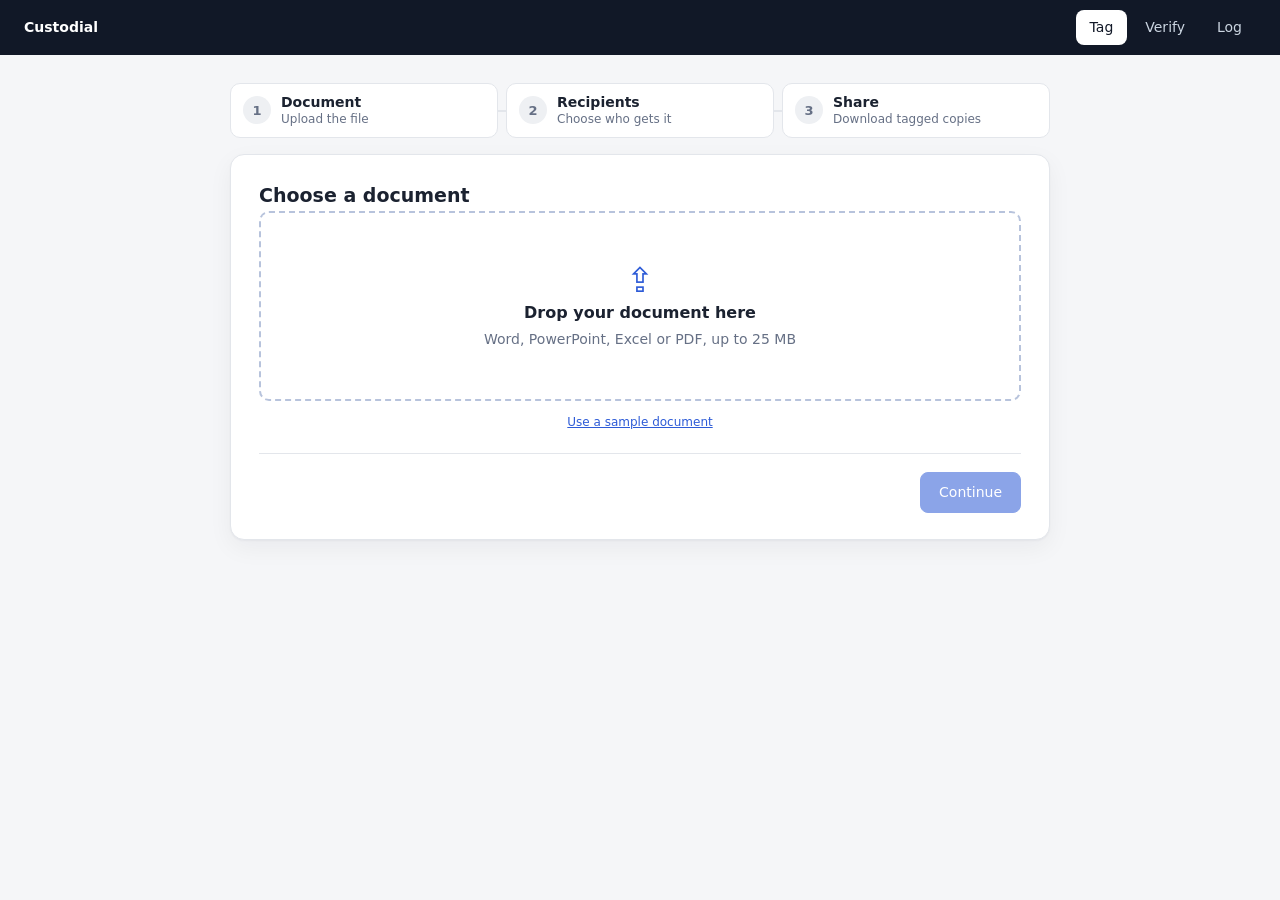
==== custodial/web/index.html @ 5d5e7c09 "save" ====
<!doctype html>
<html lang="en">
<head>
  <meta charset="utf-8">
  <meta name="viewport" content="width=device-width, initial-scale=1">
  <title>Custodial</title>
  <link rel="icon" href="data:image/svg+xml,%3Csvg xmlns=%27http://www.w3.org/2000/svg%27 viewBox=%270 0 16 16%27%3E%3Cpath d=%27M8 1l7 7-7 7-7-7z%27 fill=%27%232d5bd7%27/%3E%3C/svg%3E">
  <link rel="stylesheet" href="style.css">
</head>
<body>
<header class="topbar">
  <span class="brand">
    <span>
      <strong>Custodial</strong>
    </span>
  </span>
  <nav class="tabs" role="tablist">
    <a href="#tag" role="tab" data-tab="tag">Tag</a>
    <a href="#verify" role="tab" data-tab="verify">Verify</a>
    <a href="#log" role="tab" data-tab="log">Log</a>
  </nav>
</header>

<main>
  <!-- ================================ TAG ================================ -->
  <section id="tag" class="module" hidden>
    <div class="wizard">

      <ol class="stepper" id="tag-stepper">
        <li><button type="button" data-step="1"><span class="dot">1</span><span class="label"><b>Document</b><small>Upload the file</small></span></button></li>
        <li><button type="button" data-step="2"><span class="dot">2</span><span class="label"><b>Recipients</b><small>Choose who gets it</small></span></button></li>
        <li><button type="button" data-step="3"><span class="dot">3</span><span class="label"><b>Share</b><small>Download tagged copies</small></span></button></li>
      </ol>

      <div class="wizard-card">
        <!-- Step 1 -->
        <div class="wstep" id="tag-step-1">
          <h2>Choose a document</h2>
          <div id="tag-upload">
            <label id="tag-drop" class="dropzone" tabindex="0">
              <input id="tag-file" type="file" accept=".pdf,.docx,.pptx,.xlsx,.txt">
              <span class="drop-icon" aria-hidden="true">⇪</span>
              <b id="tag-drop-title">Drop your document here</b>
              <span class="muted" id="tag-drop-hint">Word, PowerPoint, Excel or PDF, up to 25 MB</span>
            </label>
            <p class="center small"><button type="button" class="linklike" id="tag-sample">Use a sample document</button></p>
          </div>

          <div id="tag-doc" hidden>
            <div class="doc-card">
              <div class="doc-icon" id="tag-doc-icon" aria-hidden="true">PDF</div>
              <div class="doc-body">
                <b id="tag-doc-title"></b>
                <span class="muted small" id="tag-doc-meta"></span>
              </div>
              <div class="doc-actions">
                <a class="button link" id="tag-preview" href="/api/master.pdf" target="_blank" rel="noopener">Preview</a>
                <button type="button" class="secondary" id="tag-replace">Replace</button>
              </div>
            </div>
            <ul id="tag-doc-notes" class="notes" hidden></ul>
          </div>

          <div class="wizard-foot">
            <span></span>
            <button type="button" id="tag-next-1" disabled>Continue</button>
          </div>
        </div>

        <!-- Step 2 -->
        <div class="wstep" id="tag-step-2" hidden>
          <h2>Recipients</h2>

          <div class="recip-toolbar">
            <label><input type="checkbox" id="tag-all"> Select all</label>
            <span id="tag-count" class="muted small"></span>
          </div>
          <div id="tag-recipients" class="recip-list"></div>

          <form id="tag-add" class="recip-add">
            <input name="name" placeholder="Name" required>
            <input name="role" placeholder="Role">
            <select name="unit" aria-label="Unit"></select>
            <button type="submit" class="secondary">Add</button>
          </form>

          <details class="settings">
            <summary>Protection layers <span id="tag-layer-summary" class="muted small"></span></summary>
            <div id="doc-layers" class="checks col"></div>
          </details>

          <div class="wizard-foot">
            <button type="button" class="secondary" id="tag-back-2">Back</button>
            <button type="button" id="tag-create" disabled>Create tagged copies</button>
          </div>
        </div>

        <!-- Step 3 -->
        <div class="wstep" id="tag-step-3" hidden>
          <div class="success-head">
            <span class="success-mark" aria-hidden="true">✓</span>
            <div>
              <h2 id="tag-ready-title">Copies ready</h2>
              <p class="muted">Send each file only to its named recipient.</p>
            </div>
          </div>
          <div id="tag-copies" class="copy-list"></div>
          <div class="wizard-foot">
            <button type="button" class="secondary" id="tag-back-3">Back</button>
            <a id="tag-zip" class="button" href="#">Download all (.zip)</a>
          </div>
          <p class="center small muted"><button type="button" class="linklike" id="tag-restart">Share another document</button></p>
        </div>
      </div>
    </div>
  </section>

  <!-- =============================== VERIFY =============================== -->
  <section id="verify" class="module" hidden>
    <div class="intro">
      <h1>Verify a file</h1>
      <p>Check a recovered file against the issuance log.</p>
    </div>

    <div id="verify-context" class="context"></div>

    <label id="dropzone" class="dropzone" tabindex="0">
      <input id="verify-input" type="file" multiple accept=".pdf,.docx,.pptx,.xlsx,.png,.jpg,.jpeg,.txt">
      <span class="drop-icon" aria-hidden="true">⇩</span>
      <b>Drop files here</b>
      <span class="muted" id="verify-hint">PDF, PNG or JPEG, up to 25 MB</span>
    </label>

    <div id="verify-results" class="verify-results"></div>
  </section>

  <!-- ================================= LOG ================================= -->
  <section id="log" class="module" hidden>
    <div class="panel">
      <header>
        <h2>Issuance log</h2>
        <span class="grow"></span>
        <label class="viewer">Viewing as <select id="log-viewer"></select></label>
      </header>
      <div class="body">
        <p id="log-scope" class="muted small"></p>
        <div id="log-table"></div>
      </div>
    </div>
  </section>
</main>

<div id="toast" class="toast" hidden></div>
<script type="module" src="app.js"></script>
</body>
</html>
---- custodial/web/style.css ----
:root {
  --bg: #f5f6f8;
  --panel: #ffffff;
  --ink: #1b2230;
  --muted: #667085;
  --line: #e3e6eb;
  --accent: #2d5bd7;
  --accent-ink: #ffffff;
  --ok: #117a4a;
  --ok-bg: #e3f5ec;
  --warn: #9a5b00;
  --warn-bg: #fff3dc;
  --bad: #b42318;
  --bad-bg: #fde8e6;
  --off: #667085;
  --off-bg: #eef0f3;
  --radius: 10px;
  --mono: ui-monospace, "SF Mono", Menlo, Consolas, monospace;
}

* { box-sizing: border-box; }
body {
  margin: 0;
  font: 14px/1.5 system-ui, -apple-system, "Segoe UI", Roboto, sans-serif;
  color: var(--ink);
  background: var(--bg);
}
code, .mono { font-family: var(--mono); font-size: 12.5px; }
h1 { font-size: 22px; margin: 0 0 6px; }
h2 { font-size: 16px; margin: 0; }
h3 { font-size: 13px; text-transform: uppercase; letter-spacing: .04em; color: var(--muted); margin: 18px 0 8px; }
h4 { margin: 0 0 8px; font-size: 13px; }
a { color: var(--accent); }
.muted { color: var(--muted); }
.small { font-size: 12px; }

.topbar {
  position: sticky; top: 0; z-index: 5;
  display: flex; align-items: center; justify-content: space-between; flex-wrap: wrap; gap: 12px;
  padding: 10px 24px; background: #111827; color: #fff;
}
.brand { display: flex; gap: 10px; align-items: center; }
.brand small { display: block; color: #9aa4b2; font-size: 12px; }
.logo { font-size: 26px; color: #7ea2ff; }
.tabs { display: flex; gap: 4px; }
.tabs a {
  color: #cbd5e1; text-decoration: none; padding: 7px 14px; border-radius: 8px; font-weight: 500;
}
.tabs a:hover { background: #1f2937; }
.tabs a.active { background: #fff; color: #111827; }

main { max-width: 1240px; margin: 0 auto; padding: 20px 24px 60px; }
.intro { margin: 6px 0 18px; }
.intro p { margin: 0; color: var(--muted); max-width: 900px; }

.step {
  background: var(--panel); border: 1px solid var(--line); border-radius: var(--radius);
  padding: 18px 20px; margin-bottom: 16px;
}
.step > header { display: flex; align-items: center; gap: 10px; margin-bottom: 12px; }
.num {
  display: inline-grid; place-items: center; width: 26px; height: 26px; border-radius: 50%;
  background: var(--accent); color: var(--accent-ink); font-weight: 600; font-size: 13px;
}

.row { display: flex; align-items: center; }
.wrap { flex-wrap: wrap; }
.gap { gap: 10px 14px; }
.split { display: grid; grid-template-columns: minmax(0, 1fr) 320px; gap: 20px; }
.aside { border-left: 1px solid var(--line); padding-left: 20px; }
@media (max-width: 900px) {
  .split { grid-template-columns: 1fr; }
  .aside { border-left: 0; padding-left: 0; }
}

label { display: inline-flex; align-items: center; gap: 6px; }
input[type=text], input:not([type]), input[type=number], select {
  font: inherit; padding: 6px 9px; border: 1px solid var(--line); border-radius: 7px; background: #fff; min-width: 0;
}
input[type=number] { width: 90px; }
button, .button {
  font: inherit; font-weight: 500; cursor: pointer; border-radius: 8px; padding: 7px 14px;
  border: 1px solid var(--accent); background: var(--accent); color: var(--accent-ink); text-decoration: none;
}
button:hover { filter: brightness(1.08); }
button.secondary, .button.link { background: #fff; color: var(--accent); }
button:disabled { opacity: .55; cursor: progress; }
.file { cursor: pointer; }
.file input { display: none; }
.file span { border: 1px dashed var(--accent); color: var(--accent); padding: 6px 12px; border-radius: 8px; }

fieldset.checks { border: 1px solid var(--line); border-radius: 8px; padding: 4px 12px 8px; display: flex; gap: 14px; flex-wrap: wrap; }
fieldset.checks legend { font-size: 12px; color: var(--muted); padding: 0 4px; }
.checks.col { display: flex; flex-direction: column; align-items: flex-start; gap: 6px; }
.checks.col label { display: block; }
.checks.col input { margin: 0 6px 0 0; vertical-align: -2px; }
.checks.col small { display: block; margin: 1px 0 0 22px; }
.warn-inline { font-size: 11px; background: var(--warn-bg); color: var(--warn); padding: 0 6px; border-radius: 10px; white-space: nowrap; }

.table-wrap { overflow-x: auto; border: 1px solid var(--line); border-radius: 8px; }
table { border-collapse: collapse; width: 100%; font-size: 13px; }
th, td { padding: 6px 10px; border-bottom: 1px solid var(--line); text-align: left; white-space: nowrap; vertical-align: top; }
th { background: #f8f9fb; font-weight: 600; color: #475467; position: sticky; top: 0; }
tr:last-child td { border-bottom: 0; }
td.num-cell { text-align: right; font-variant-numeric: tabular-nums; }
td.wrap-cell { white-space: normal; min-width: 220px; }
.empty { padding: 14px; color: var(--muted); }
th.hl, td.hl { background: #fffbe6; }

.spec { margin: 0; padding: 0; list-style: none; }
.spec li { padding: 5px 0; border-bottom: 1px dashed var(--line); display: flex; justify-content: space-between; gap: 8px; }
.spec li span { color: var(--muted); font-size: 12px; text-align: right; }

.badge { display: inline-block; font-size: 11px; padding: 1px 7px; border-radius: 10px; background: var(--off-bg); color: #344054; margin-right: 3px; }
.badge.on { background: #e5ecff; color: var(--accent); }

.attack-grid { display: grid; grid-template-columns: repeat(auto-fit, minmax(240px, 1fr)); gap: 12px; margin: 12px 0; }
.attack-box { border: 1px solid var(--line); border-radius: 8px; padding: 12px; display: flex; flex-direction: column; gap: 8px; }
.attack-box label { justify-content: space-between; }
.range input { flex: 1; }
.range output { width: 44px; text-align: right; font-variant-numeric: tabular-nums; }

.report { display: flex; flex-direction: column; gap: 12px; }
.verdict {
  display: flex; gap: 16px; align-items: center; flex-wrap: wrap;
  border-radius: var(--radius); padding: 14px 16px; border: 1px solid var(--line);
}
.verdict.attributed { background: var(--ok-bg); border-color: #b7e3cb; }
.verdict.inconclusive { background: var(--warn-bg); border-color: #f3d9a6; }
.verdict.absent { background: var(--off-bg); }
.verdict.wrong { background: var(--bad-bg); border-color: #f6c1bb; }
.verdict .big { font-size: 18px; font-weight: 600; }
.verdict .truth { margin-left: auto; font-size: 13px; }

.cards { display: grid; grid-template-columns: repeat(auto-fit, minmax(260px, 1fr)); gap: 10px; }
.card { border: 1px solid var(--line); border-radius: 8px; padding: 12px; display: flex; flex-direction: column; gap: 6px; }
.card .top { display: flex; justify-content: space-between; align-items: center; gap: 8px; }
.card .stage { font-size: 11px; color: var(--muted); text-transform: uppercase; letter-spacing: .04em; }
.card .who { font-weight: 600; }
.card .detail { font-size: 12.5px; color: #475467; }
.card .survives { font-size: 11.5px; color: var(--muted); border-top: 1px dashed var(--line); padding-top: 6px; }
.card .conf { font-size: 12px; }
.rank { font-size: 12px; margin: 0; padding-left: 16px; color: #475467; }

.pill { display: inline-block; font-size: 11.5px; font-weight: 600; padding: 2px 9px; border-radius: 12px; white-space: nowrap; }
.pill.attributed { background: var(--ok-bg); color: var(--ok); }
.pill.inconclusive { background: var(--warn-bg); color: var(--warn); }
.pill.absent, .pill.na { background: var(--off-bg); color: var(--off); }
.pill.wrong { background: var(--bad-bg); color: var(--bad); }

.matrix td, .matrix th { text-align: center; }
.matrix td:first-child, .matrix th:first-child { text-align: left; white-space: normal; min-width: 240px; }
.matrix th { white-space: normal; }
.matrix .sym { font-size: 15px; font-weight: 700; }
.matrix .sym.attributed { color: var(--ok); }
.matrix .sym.wrong { color: var(--bad); }
.matrix .sym.inconclusive { color: var(--warn); }
.matrix .sym.absent, .matrix .sym.na { color: #98a2b3; }
.matrix td.verdict-col { border-left: 2px solid var(--line); }
.legend { display: flex; gap: 16px; flex-wrap: wrap; font-size: 12px; color: var(--muted); margin: 8px 0; }

.limits { background: #fff; border: 1px dashed #c9ced6; border-radius: var(--radius); padding: 6px 20px 10px; color: #475467; }
.limits ul { margin: 0; padding-left: 18px; }
.limits li { margin: 4px 0; }

.toast {
  position: fixed; bottom: 20px; left: 50%; transform: translateX(-50%);
  background: #111827; color: #fff; padding: 9px 16px; border-radius: 8px; box-shadow: 0 6px 20px rgba(0,0,0,.2); z-index: 20;
}
.toast.error { background: var(--bad); }
.spinner::after { content: " …"; animation: blink 1s infinite; }
@keyframes blink { 50% { opacity: .2; } }

a.brand { color: inherit; text-decoration: none; }

/* ---- Verify ---- */
.context { display: flex; gap: 6px; flex-wrap: wrap; align-items: center; margin-bottom: 12px; }
.dropzone {
  display: flex; flex-direction: column; align-items: center; justify-content: center; gap: 4px;
  min-height: 190px; padding: 24px; text-align: center; cursor: pointer;
  background: var(--panel); border: 2px dashed #b7c3dc; border-radius: var(--radius);
  transition: background .15s, border-color .15s;
}
.dropzone:hover, .dropzone:focus-visible { border-color: var(--accent); outline: none; }
.dropzone.over { background: #eef3ff; border-color: var(--accent); }
.dropzone input { display: none; }
.dropzone b { font-size: 16px; }
.drop-icon { font-size: 34px; color: var(--accent); line-height: 1; }

.verify-results { display: flex; flex-direction: column; gap: 12px; margin-top: 16px; }
.verify-card {
  background: var(--panel); border: 1px solid var(--line); border-left: 5px solid var(--off-bg);
  border-radius: var(--radius); padding: 14px 18px; display: flex; flex-direction: column; gap: 10px;
}
.verify-card.attributed { border-left-color: #3fae78; }
.verify-card.inconclusive { border-left-color: #e0a63a; }
.verify-card.absent { border-left-color: #b8c0cc; }
.verify-card.error { border-left-color: var(--bad); }
.vc-head { display: flex; justify-content: space-between; gap: 12px; flex-wrap: wrap; overflow-wrap: anywhere; }
.vc-status { display: flex; flex-direction: column; gap: 2px; }
.vc-status .big { font-size: 20px; font-weight: 650; }
.verify-card.attributed .big { color: var(--ok); }
.verify-card.inconclusive .big { color: var(--warn); }
.verify-card.error .big { color: var(--bad); }
.layer-chips { display: flex; gap: 8px; flex-wrap: wrap; }
.chip { font-size: 12.5px; border: 1px solid var(--line); border-radius: 14px; padding: 2px 10px 2px 3px; white-space: nowrap; }
.verify-card details summary { cursor: pointer; color: var(--accent); font-size: 13px; margin-bottom: 8px; }

/* ---- Landing ---- */
.landing { max-width: 900px; margin: 30px auto; }
.landing-grid { display: grid; grid-template-columns: repeat(auto-fit, minmax(280px, 1fr)); gap: 16px; margin-top: 18px; }
.landing-card {
  display: block; background: var(--panel); border: 1px solid var(--line); border-radius: var(--radius);
  padding: 20px; color: inherit; text-decoration: none;
}
.landing-card:hover { border-color: var(--accent); box-shadow: 0 0 0 3px #dbe4ff; }
.landing-card h2 { margin-bottom: 6px; }
.landing-card p { margin: 0; color: var(--muted); }
.landing-card .go { display: inline-block; margin-top: 12px; color: var(--accent); font-weight: 500; }

/* ---- Tag wizard ---- */
.wizard { max-width: 820px; margin: 8px auto 40px; scroll-margin-top: 80px; }
.wizard-head { text-align: center; margin: 10px 0 22px; }
.wizard-head h1 { font-size: 26px; }
.wizard-head p { margin: 0 auto; max-width: 560px; }

.stepper { list-style: none; display: flex; gap: 8px; padding: 0; margin: 0 0 16px; counter-reset: s; }
.stepper li { flex: 1; position: relative; }
.stepper li + li::before {
  content: ""; position: absolute; left: -8px; top: 50%; width: 8px; height: 2px; background: var(--line);
}
.stepper button {
  width: 100%; display: flex; align-items: center; gap: 10px; text-align: left;
  background: var(--panel); color: var(--ink); border: 1px solid var(--line); border-radius: var(--radius); padding: 10px 12px;
}
.stepper button:hover:not(:disabled) { filter: none; border-color: #b7c3dc; }
.stepper button:disabled { opacity: 1; cursor: default; }
.stepper .dot {
  flex: none; display: grid; place-items: center; width: 28px; height: 28px; border-radius: 50%;
  background: var(--off-bg); color: var(--muted); font-weight: 600; font-size: 13px;
}
.stepper .label { display: flex; flex-direction: column; line-height: 1.25; min-width: 0; }
.stepper small { color: var(--muted); font-size: 12px; }
.stepper li.active button { border-color: var(--accent); box-shadow: 0 0 0 3px #dbe4ff; }
.stepper li.active .dot { background: var(--accent); color: #fff; }
.stepper li.done .dot { background: var(--ok-bg); color: var(--ok); }
.stepper li.locked .label { opacity: .55; }
@media (max-width: 620px) {
  .stepper small { display: none; }
  .stepper button { flex-direction: column; text-align: center; gap: 4px; padding: 8px 4px; }
}

.wizard-card { background: var(--panel); border: 1px solid var(--line); border-radius: 14px; padding: 26px 28px; box-shadow: 0 1px 2px rgba(16,24,40,.04), 0 8px 24px rgba(16,24,40,.05); }
@media (max-width: 620px) { .wizard-card { padding: 18px 16px; } }
.wstep h2 { font-size: 19px; margin-bottom: 2px; }
.wstep > p.muted { margin: 0 0 18px; }
.wizard-foot { display: flex; justify-content: space-between; align-items: center; gap: 10px; flex-wrap: wrap; margin-top: 22px; padding-top: 18px; border-top: 1px solid var(--line); }
.wizard-foot button, .wizard-foot .button { padding: 9px 18px; }
.center { text-align: center; }
.linklike { background: none; border: 0; padding: 0; color: var(--accent); font: inherit; text-decoration: underline; cursor: pointer; }
.linklike:hover { filter: none; color: #1d44b8; }
.dropzone.busy { pointer-events: none; opacity: .75; }
.dropzone.busy .drop-icon { animation: blink 1s infinite; }

.doc-card { display: flex; align-items: center; gap: 14px; border: 1px solid var(--line); border-radius: var(--radius); padding: 14px 16px; flex-wrap: wrap; }
.doc-icon { flex: none; width: 44px; height: 54px; border-radius: 6px; background: #fde8e6; color: var(--bad); font-weight: 700; font-size: 12px; display: grid; place-items: center; border: 1px solid #f6c1bb; }
.doc-body { flex: 1; min-width: 200px; display: flex; flex-direction: column; gap: 2px; overflow-wrap: anywhere; }
.doc-actions { display: flex; gap: 8px; }
.notes { margin: 12px 0 0; padding: 10px 14px 10px 30px; background: #f5f7fb; border-radius: 8px; font-size: 12.5px; color: #475467; }
.notes li + li { margin-top: 4px; }

.recip-toolbar { display: flex; justify-content: space-between; align-items: center; margin-bottom: 8px; padding: 0 4px; }
.recip-list { display: grid; gap: 8px; }
.recip {
  display: flex; align-items: center; gap: 10px; padding: 9px 12px; cursor: pointer;
  border: 1px solid var(--line); border-radius: var(--radius); background: var(--panel);
}
.recip:hover { border-color: #b7c3dc; }
.recip.selected { border-color: var(--accent); background: #f5f8ff; }
.recip .who, .copy .who { flex: 1; display: flex; flex-direction: column; line-height: 1.3; min-width: 0; }
.recip .badge { white-space: nowrap; }
.avatar {
  flex: none; display: grid; place-items: center; width: 34px; height: 34px; border-radius: 50%;
  background: #e5ecff; color: var(--accent); font-weight: 600; font-size: 12.5px;
}
.recip-add { display: grid; grid-template-columns: 2fr 1.4fr 1.4fr auto; gap: 8px; margin-top: 10px; }
@media (max-width: 620px) { .recip-add { grid-template-columns: 1fr 1fr; } }
.settings { margin-top: 18px; border: 1px solid var(--line); border-radius: var(--radius); padding: 10px 14px; }
.settings summary { cursor: pointer; font-weight: 600; }
.settings .checks { margin-top: 10px; }

.success-head { display: flex; gap: 14px; align-items: flex-start; margin-bottom: 16px; }
.success-head p { margin: 2px 0 0; }
.success-mark { flex: none; display: grid; place-items: center; width: 40px; height: 40px; border-radius: 50%; background: var(--ok-bg); color: var(--ok); font-size: 20px; font-weight: 700; }
.copy-list { display: flex; flex-direction: column; border: 1px solid var(--line); border-radius: var(--radius); }
.copy { display: flex; align-items: center; gap: 12px; padding: 12px 14px; flex-wrap: wrap; }
.copy + .copy { border-top: 1px solid var(--line); }
.copy .copy-file { flex: 1.3; display: flex; flex-direction: column; min-width: 180px; overflow-wrap: anywhere; line-height: 1.3; }
.copy .fname { font-size: 13px; }
.button.secondary-btn { background: #fff; color: var(--accent); }
.button[hidden] { display: none; }
.doc-icon.csv { background: #e3f5ec; color: var(--ok); border-color: #b7e3cb; }
.recip .linklike { font-size: 12px; }

.grow { flex: 1; }
.viewer { font-size: 13px; color: var(--muted, #667); }
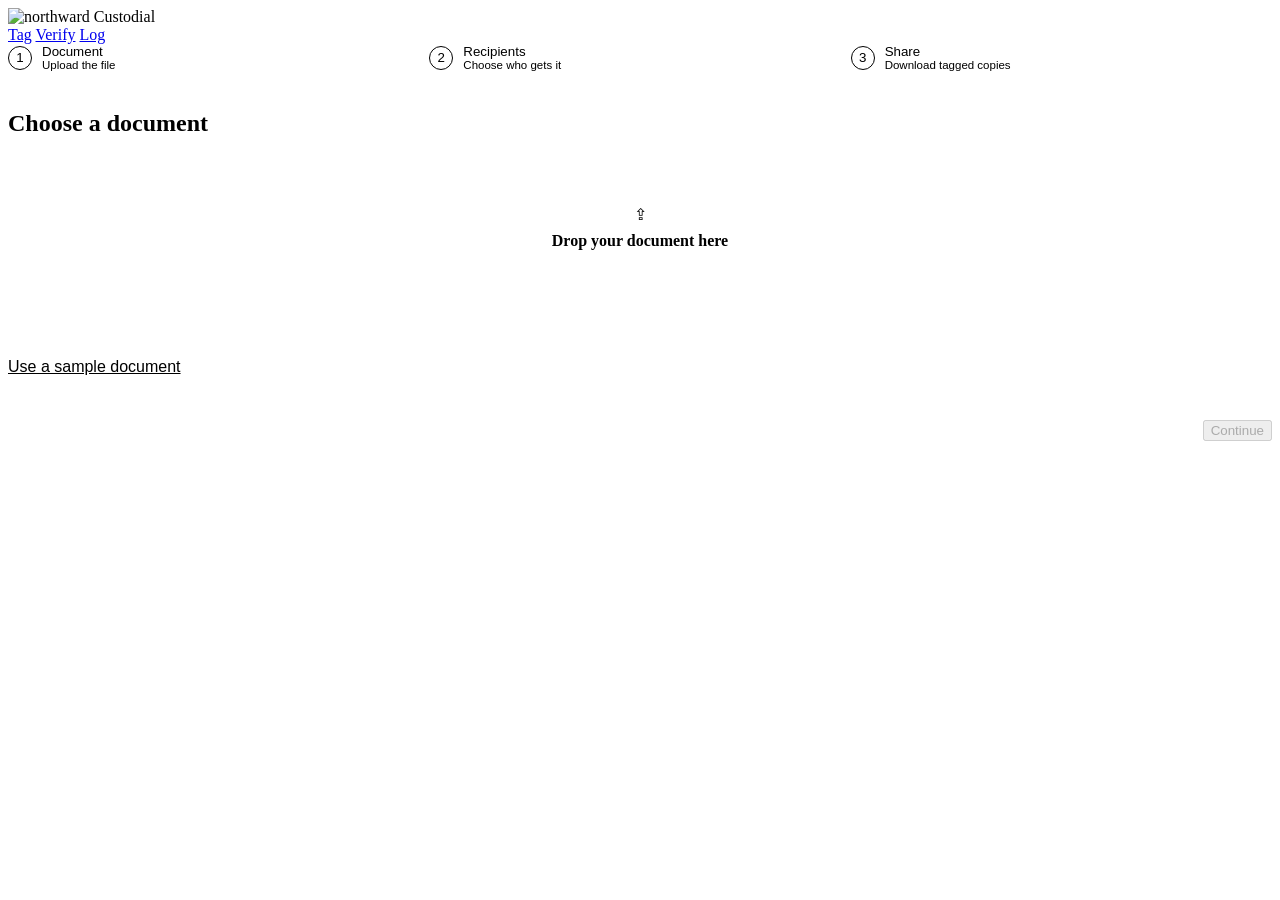
==== commit cbd4c0a7: "save" ====
--- a/custodial/web/index.html
+++ b/custodial/web/index.html
@@ -4,16 +4,16 @@
   <meta charset="utf-8">
   <meta name="viewport" content="width=device-width, initial-scale=1">
   <title>Custodial</title>
-  <link rel="icon" href="data:image/svg+xml,%3Csvg xmlns=%27http://www.w3.org/2000/svg%27 viewBox=%270 0 16 16%27%3E%3Cpath d=%27M8 1l7 7-7 7-7-7z%27 fill=%27%232d5bd7%27/%3E%3C/svg%3E">
+  <link rel="icon" href="data:image/svg+xml,%3Csvg xmlns=%27http://www.w3.org/2000/svg%27 viewBox=%270 0 16 16%27%3E%3Crect width=%2716%27 height=%2716%27 fill=%27%23ffffff%27/%3E%3Cpath d=%27M8 1l7 7-7 7-7-7z%27 fill=%27%23000000%27/%3E%3C/svg%3E">
+  <link rel="stylesheet" href="/shared/base.css">
   <link rel="stylesheet" href="style.css">
 </head>
 <body>
-<header class="topbar">
-  <span class="brand">
-    <span>
-      <strong>Custodial</strong>
-    </span>
-  </span>
+<header class="top">
+  <div class="brand">
+    <img src="/shared/northward.png" alt="northward">
+    <span class="name">Custodial</span>
+  </div>
   <nav class="tabs" role="tablist">
     <a href="#tag" role="tab" data-tab="tag">Tag</a>
     <a href="#verify" role="tab" data-tab="verify">Verify</a>
@@ -41,7 +41,10 @@
               <input id="tag-file" type="file" accept=".pdf,.docx,.pptx,.xlsx,.txt">
               <span class="drop-icon" aria-hidden="true">⇪</span>
               <b id="tag-drop-title">Drop your document here</b>
-              <span class="muted" id="tag-drop-hint">Word, PowerPoint, Excel or PDF, up to 25 MB</span>
+              <span class="formats" aria-hidden="true">
+                <img src="/shared/word.png" alt=""><img src="/shared/powerpoint.png" alt="">
+                <img src="/shared/excel.png" alt=""><img src="/shared/pdf.png" alt="">
+              </span>
             </label>
             <p class="center small"><button type="button" class="linklike" id="tag-sample">Use a sample document</button></p>
           </div>
--- a/custodial/web/style.css
+++ b/custodial/web/style.css
@@ -1,306 +1,125 @@
-:root {
-  --bg: #f5f6f8;
-  --panel: #ffffff;
-  --ink: #1b2230;
-  --muted: #667085;
-  --line: #e3e6eb;
-  --accent: #2d5bd7;
-  --accent-ink: #ffffff;
-  --ok: #117a4a;
-  --ok-bg: #e3f5ec;
-  --warn: #9a5b00;
-  --warn-bg: #fff3dc;
-  --bad: #b42318;
-  --bad-bg: #fde8e6;
-  --off: #667085;
-  --off-bg: #eef0f3;
-  --radius: 10px;
-  --mono: ui-monospace, "SF Mono", Menlo, Consolas, monospace;
+/* Custodial, on top of the shared house style. Only the tagging wizard and
+   the verification cards need anything of their own. */
+
+.intro { color: var(--muted); margin-bottom: 20px; }
+
+/* ---- wizard ---- */
+
+.wizard-card { border: 0; }
+.stepper { display: flex; gap: 0; list-style: none; margin: 0 0 26px; padding: 0; border-bottom: 1px solid var(--line); }
+.stepper li { flex: 1; }
+.stepper button {
+  width: 100%; display: flex; align-items: center; gap: 10px; text-align: left;
+  background: none; border: 0; border-bottom: 2px solid transparent; margin-bottom: -1px;
+  padding: 0 0 12px; text-transform: none; letter-spacing: 0; cursor: pointer; color: var(--muted);
+}
+.stepper button:hover:not(:disabled) { background: none; color: var(--ink); }
+.stepper .dot {
+  width: 22px; height: 22px; flex: none; border: 1px solid currentColor; border-radius: 50%;
+  display: grid; place-items: center; font: 500 11px var(--sans);
+}
+.stepper .label { display: block; }
+.stepper .label b { display: block; font: 500 13px var(--sans); }
+.stepper .label small { display: block; font-size: 11.5px; color: var(--muted); }
+.stepper li.active button { color: var(--ink); border-bottom-color: var(--ink); }
+.stepper li.active .dot { background: var(--ink); color: var(--paper); border-color: var(--ink); }
+.stepper li.done .dot { background: var(--ink); color: var(--paper); border-color: var(--ink); }
+.stepper li.locked button { color: #b5b5b5; cursor: default; }
+@media (max-width: 720px) { .stepper { display: block; } .stepper button { padding-bottom: 8px; } }
+
+.wstep { padding: 0; }
+.wizard-foot {
+  display: flex; justify-content: space-between; align-items: center; gap: 12px; flex-wrap: wrap;
+  margin-top: 28px; padding-top: 16px; border-top: 1px solid var(--rule);
 }
 
-* { box-sizing: border-box; }
-body {
-  margin: 0;
-  font: 14px/1.5 system-ui, -apple-system, "Segoe UI", Roboto, sans-serif;
-  color: var(--ink);
-  background: var(--bg);
+/* ---- document card ---- */
+
+.dropzone {
+  display: block; padding: 48px 20px; text-align: center; cursor: pointer;
+  border: 1px dashed var(--ink);
 }
-code, .mono { font-family: var(--mono); font-size: 12.5px; }
-h1 { font-size: 22px; margin: 0 0 6px; }
-h2 { font-size: 16px; margin: 0; }
-h3 { font-size: 13px; text-transform: uppercase; letter-spacing: .04em; color: var(--muted); margin: 18px 0 8px; }
-h4 { margin: 0 0 8px; font-size: 13px; }
-a { color: var(--accent); }
-.muted { color: var(--muted); }
-.small { font-size: 12px; }
+.dropzone:hover { background: var(--wash); }
+.dropzone.over { background: var(--ink); color: var(--paper); }
+.dropzone.over * { color: var(--paper); }
+.dropzone input { display: none; }
+.drop-icon { display: block; font: 300 30px var(--sans); color: var(--muted); margin-bottom: 8px; }
 
-.topbar {
-  position: sticky; top: 0; z-index: 5;
-  display: flex; align-items: center; justify-content: space-between; flex-wrap: wrap; gap: 12px;
-  padding: 10px 24px; background: #111827; color: #fff;
+.doc-card { display: flex; align-items: center; gap: 16px; border: 1px solid var(--line); padding: 14px 16px; }
+.doc-icon { display: grid; place-items: center; min-width: 34px; }
+.doc-icon img { height: 34px; width: auto; display: block; }
+.doc-icon span { font: 500 11px var(--sans); letter-spacing: .1em; border: 1px solid var(--ink); padding: 8px 10px; }
+.formats { display: flex; justify-content: center; gap: 14px; margin-top: 18px; }
+.formats img { height: 26px; width: auto; opacity: .85; }
+.dropzone.over .formats img { opacity: 1; }
+.doc-body { flex: 1; min-width: 0; }
+.doc-actions { display: flex; gap: 10px; }
+
+/* ---- recipients ---- */
+
+.recip-toolbar { display: flex; align-items: center; gap: 12px; margin-bottom: 10px; }
+.recip-list { border-top: 1px solid var(--line); }
+.recip { display: flex; align-items: center; gap: 14px; padding: 10px 2px; border-bottom: 1px solid var(--line); cursor: pointer; }
+.recip:hover { background: var(--wash); }
+.avatar {
+  width: 30px; height: 30px; flex: none; border: 1px solid var(--line); border-radius: 50%;
+  display: grid; place-items: center; font: 500 11px var(--sans); color: var(--muted);
 }
-.brand { display: flex; gap: 10px; align-items: center; }
-.brand small { display: block; color: #9aa4b2; font-size: 12px; }
-.logo { font-size: 26px; color: #7ea2ff; }
-.tabs { display: flex; gap: 4px; }
-.tabs a {
-  color: #cbd5e1; text-decoration: none; padding: 7px 14px; border-radius: 8px; font-weight: 500;
-}
-.tabs a:hover { background: #1f2937; }
-.tabs a.active { background: #fff; color: #111827; }
+.who { flex: 1; min-width: 0; }
+.who b { display: block; font-weight: 500; }
+.who small { display: block; color: var(--muted); }
+.badge { font: 500 10.5px var(--sans); text-transform: uppercase; letter-spacing: .1em; color: var(--muted); border: 1px solid var(--line); padding: 3px 8px; }
+.recip-add { display: grid; grid-template-columns: 1fr 1fr auto auto; gap: 10px; margin-top: 14px; }
+@media (max-width: 720px) { .recip-add { grid-template-columns: 1fr; } }
 
-main { max-width: 1240px; margin: 0 auto; padding: 20px 24px 60px; }
-.intro { margin: 6px 0 18px; }
-.intro p { margin: 0; color: var(--muted); max-width: 900px; }
-
-.step {
-  background: var(--panel); border: 1px solid var(--line); border-radius: var(--radius);
-  padding: 18px 20px; margin-bottom: 16px;
-}
-.step > header { display: flex; align-items: center; gap: 10px; margin-bottom: 12px; }
-.num {
-  display: inline-grid; place-items: center; width: 26px; height: 26px; border-radius: 50%;
-  background: var(--accent); color: var(--accent-ink); font-weight: 600; font-size: 13px;
+.settings { margin-top: 26px; border-top: 1px solid var(--line); padding-top: 12px; }
+.settings > summary { font: 500 11px var(--sans); text-transform: uppercase; letter-spacing: .14em; color: var(--muted); }
+.checks label { display: flex; align-items: baseline; gap: 8px; margin: 10px 0; }
+.checks label b { font-weight: 500; }
+.checks .warn-inline {
+  border: 1px solid var(--warn); border-left-width: 1px; background: none; color: var(--warn);
+  margin: 0; padding: 2px 6px; font: 500 10px var(--sans);
+  text-transform: uppercase; letter-spacing: .1em;
 }
 
-.row { display: flex; align-items: center; }
-.wrap { flex-wrap: wrap; }
-.gap { gap: 10px 14px; }
-.split { display: grid; grid-template-columns: minmax(0, 1fr) 320px; gap: 20px; }
-.aside { border-left: 1px solid var(--line); padding-left: 20px; }
-@media (max-width: 900px) {
-  .split { grid-template-columns: 1fr; }
-  .aside { border-left: 0; padding-left: 0; }
-}
+/* ---- issued copies ---- */
 
-label { display: inline-flex; align-items: center; gap: 6px; }
-input[type=text], input:not([type]), input[type=number], select {
-  font: inherit; padding: 6px 9px; border: 1px solid var(--line); border-radius: 7px; background: #fff; min-width: 0;
-}
-input[type=number] { width: 90px; }
-button, .button {
-  font: inherit; font-weight: 500; cursor: pointer; border-radius: 8px; padding: 7px 14px;
-  border: 1px solid var(--accent); background: var(--accent); color: var(--accent-ink); text-decoration: none;
-}
-button:hover { filter: brightness(1.08); }
-button.secondary, .button.link { background: #fff; color: var(--accent); }
-button:disabled { opacity: .55; cursor: progress; }
-.file { cursor: pointer; }
-.file input { display: none; }
-.file span { border: 1px dashed var(--accent); color: var(--accent); padding: 6px 12px; border-radius: 8px; }
+.success-head { display: flex; align-items: center; gap: 14px; margin-bottom: 16px; }
+.success-mark { font: 300 28px var(--sans); }
+.copy-list { border-top: 1px solid var(--line); }
+.copy { display: flex; align-items: center; gap: 14px; padding: 12px 2px; border-bottom: 1px solid var(--line); }
+.copy-file { flex: 1.2; min-width: 0; overflow-wrap: anywhere; font-family: var(--mono); font-size: 12.5px; }
+.copy-file small { display: block; font-family: var(--sans); color: var(--muted); }
 
-fieldset.checks { border: 1px solid var(--line); border-radius: 8px; padding: 4px 12px 8px; display: flex; gap: 14px; flex-wrap: wrap; }
-fieldset.checks legend { font-size: 12px; color: var(--muted); padding: 0 4px; }
-.checks.col { display: flex; flex-direction: column; align-items: flex-start; gap: 6px; }
-.checks.col label { display: block; }
-.checks.col input { margin: 0 6px 0 0; vertical-align: -2px; }
-.checks.col small { display: block; margin: 1px 0 0 22px; }
-.warn-inline { font-size: 11px; background: var(--warn-bg); color: var(--warn); padding: 0 6px; border-radius: 10px; white-space: nowrap; }
+/* ---- verification ---- */
 
-.table-wrap { overflow-x: auto; border: 1px solid var(--line); border-radius: 8px; }
-table { border-collapse: collapse; width: 100%; font-size: 13px; }
-th, td { padding: 6px 10px; border-bottom: 1px solid var(--line); text-align: left; white-space: nowrap; vertical-align: top; }
-th { background: #f8f9fb; font-weight: 600; color: #475467; position: sticky; top: 0; }
-tr:last-child td { border-bottom: 0; }
-td.num-cell { text-align: right; font-variant-numeric: tabular-nums; }
-td.wrap-cell { white-space: normal; min-width: 220px; }
-.empty { padding: 14px; color: var(--muted); }
-th.hl, td.hl { background: #fffbe6; }
+.verify-results { margin-top: 26px; }
+.verify-card { border-top: 1px solid var(--rule); padding: 16px 0 20px; }
+.verify-card.pending { color: var(--muted); }
+.vc-head { display: flex; justify-content: space-between; gap: 14px; flex-wrap: wrap; color: var(--muted); font-size: 12.5px; }
+.vc-head .fname { color: var(--ink); font-weight: 500; }
+.vc-status { font: 300 22px/1.2 var(--sans); margin: 8px 0 4px; }
+.verify-card.attributed .vc-status { color: var(--ok); }
+.verify-card.inconclusive .vc-status { color: var(--warn); }
+.verify-card.error .vc-status { color: var(--bad); }
+.verdict-col { display: flex; gap: 20px; flex-wrap: wrap; align-items: baseline; }
+.layer-chips { display: flex; gap: 8px; flex-wrap: wrap; margin: 10px 0; }
+.conf, .truth { color: var(--muted); font-size: 12.5px; }
+.survives { margin-top: 8px; padding-top: 8px; border-top: 1px dashed var(--line); font-size: 12px; color: var(--muted); }
+.big { font: 300 20px var(--sans); }
+.rank { margin: 6px 0 0; padding-left: 18px; font-size: 12.5px; color: var(--muted); }
 
-.spec { margin: 0; padding: 0; list-style: none; }
-.spec li { padding: 5px 0; border-bottom: 1px dashed var(--line); display: flex; justify-content: space-between; gap: 8px; }
-.spec li span { color: var(--muted); font-size: 12px; text-align: right; }
+/* ---- log ---- */
 
-.badge { display: inline-block; font-size: 11px; padding: 1px 7px; border-radius: 10px; background: var(--off-bg); color: #344054; margin-right: 3px; }
-.badge.on { background: #e5ecff; color: var(--accent); }
+#log-table td:last-child, #log-table td:nth-child(7) { white-space: normal; }
+.viewer { font-size: 12.5px; color: var(--muted); }
+.viewer select { margin-left: 6px; }
 
-.attack-grid { display: grid; grid-template-columns: repeat(auto-fit, minmax(240px, 1fr)); gap: 12px; margin: 12px 0; }
-.attack-box { border: 1px solid var(--line); border-radius: 8px; padding: 12px; display: flex; flex-direction: column; gap: 8px; }
-.attack-box label { justify-content: space-between; }
-.range input { flex: 1; }
-.range output { width: 44px; text-align: right; font-variant-numeric: tabular-nums; }
+/* ---- misc ---- */
 
-.report { display: flex; flex-direction: column; gap: 12px; }
-.verdict {
-  display: flex; gap: 16px; align-items: center; flex-wrap: wrap;
-  border-radius: var(--radius); padding: 14px 16px; border: 1px solid var(--line);
-}
-.verdict.attributed { background: var(--ok-bg); border-color: #b7e3cb; }
-.verdict.inconclusive { background: var(--warn-bg); border-color: #f3d9a6; }
-.verdict.absent { background: var(--off-bg); }
-.verdict.wrong { background: var(--bad-bg); border-color: #f6c1bb; }
-.verdict .big { font-size: 18px; font-weight: 600; }
-.verdict .truth { margin-left: auto; font-size: 13px; }
-
-.cards { display: grid; grid-template-columns: repeat(auto-fit, minmax(260px, 1fr)); gap: 10px; }
-.card { border: 1px solid var(--line); border-radius: 8px; padding: 12px; display: flex; flex-direction: column; gap: 6px; }
-.card .top { display: flex; justify-content: space-between; align-items: center; gap: 8px; }
-.card .stage { font-size: 11px; color: var(--muted); text-transform: uppercase; letter-spacing: .04em; }
-.card .who { font-weight: 600; }
-.card .detail { font-size: 12.5px; color: #475467; }
-.card .survives { font-size: 11.5px; color: var(--muted); border-top: 1px dashed var(--line); padding-top: 6px; }
-.card .conf { font-size: 12px; }
-.rank { font-size: 12px; margin: 0; padding-left: 16px; color: #475467; }
-
-.pill { display: inline-block; font-size: 11.5px; font-weight: 600; padding: 2px 9px; border-radius: 12px; white-space: nowrap; }
-.pill.attributed { background: var(--ok-bg); color: var(--ok); }
-.pill.inconclusive { background: var(--warn-bg); color: var(--warn); }
-.pill.absent, .pill.na { background: var(--off-bg); color: var(--off); }
-.pill.wrong { background: var(--bad-bg); color: var(--bad); }
-
+.linklike { background: none; border: 0; padding: 0; color: var(--ink); text-decoration: underline; cursor: pointer; text-transform: none; letter-spacing: 0; font-size: inherit; }
+.secondary, .secondary-btn { background: var(--paper); }
+.col { display: flex; flex-direction: column; gap: 6px; }
 .matrix td, .matrix th { text-align: center; }
-.matrix td:first-child, .matrix th:first-child { text-align: left; white-space: normal; min-width: 240px; }
-.matrix th { white-space: normal; }
-.matrix .sym { font-size: 15px; font-weight: 700; }
-.matrix .sym.attributed { color: var(--ok); }
-.matrix .sym.wrong { color: var(--bad); }
-.matrix .sym.inconclusive { color: var(--warn); }
-.matrix .sym.absent, .matrix .sym.na { color: #98a2b3; }
-.matrix td.verdict-col { border-left: 2px solid var(--line); }
-.legend { display: flex; gap: 16px; flex-wrap: wrap; font-size: 12px; color: var(--muted); margin: 8px 0; }
-
-.limits { background: #fff; border: 1px dashed #c9ced6; border-radius: var(--radius); padding: 6px 20px 10px; color: #475467; }
-.limits ul { margin: 0; padding-left: 18px; }
-.limits li { margin: 4px 0; }
-
-.toast {
-  position: fixed; bottom: 20px; left: 50%; transform: translateX(-50%);
-  background: #111827; color: #fff; padding: 9px 16px; border-radius: 8px; box-shadow: 0 6px 20px rgba(0,0,0,.2); z-index: 20;
-}
-.toast.error { background: var(--bad); }
-.spinner::after { content: " …"; animation: blink 1s infinite; }
-@keyframes blink { 50% { opacity: .2; } }
-
-a.brand { color: inherit; text-decoration: none; }
-
-/* ---- Verify ---- */
-.context { display: flex; gap: 6px; flex-wrap: wrap; align-items: center; margin-bottom: 12px; }
-.dropzone {
-  display: flex; flex-direction: column; align-items: center; justify-content: center; gap: 4px;
-  min-height: 190px; padding: 24px; text-align: center; cursor: pointer;
-  background: var(--panel); border: 2px dashed #b7c3dc; border-radius: var(--radius);
-  transition: background .15s, border-color .15s;
-}
-.dropzone:hover, .dropzone:focus-visible { border-color: var(--accent); outline: none; }
-.dropzone.over { background: #eef3ff; border-color: var(--accent); }
-.dropzone input { display: none; }
-.dropzone b { font-size: 16px; }
-.drop-icon { font-size: 34px; color: var(--accent); line-height: 1; }
-
-.verify-results { display: flex; flex-direction: column; gap: 12px; margin-top: 16px; }
-.verify-card {
-  background: var(--panel); border: 1px solid var(--line); border-left: 5px solid var(--off-bg);
-  border-radius: var(--radius); padding: 14px 18px; display: flex; flex-direction: column; gap: 10px;
-}
-.verify-card.attributed { border-left-color: #3fae78; }
-.verify-card.inconclusive { border-left-color: #e0a63a; }
-.verify-card.absent { border-left-color: #b8c0cc; }
-.verify-card.error { border-left-color: var(--bad); }
-.vc-head { display: flex; justify-content: space-between; gap: 12px; flex-wrap: wrap; overflow-wrap: anywhere; }
-.vc-status { display: flex; flex-direction: column; gap: 2px; }
-.vc-status .big { font-size: 20px; font-weight: 650; }
-.verify-card.attributed .big { color: var(--ok); }
-.verify-card.inconclusive .big { color: var(--warn); }
-.verify-card.error .big { color: var(--bad); }
-.layer-chips { display: flex; gap: 8px; flex-wrap: wrap; }
-.chip { font-size: 12.5px; border: 1px solid var(--line); border-radius: 14px; padding: 2px 10px 2px 3px; white-space: nowrap; }
-.verify-card details summary { cursor: pointer; color: var(--accent); font-size: 13px; margin-bottom: 8px; }
-
-/* ---- Landing ---- */
-.landing { max-width: 900px; margin: 30px auto; }
-.landing-grid { display: grid; grid-template-columns: repeat(auto-fit, minmax(280px, 1fr)); gap: 16px; margin-top: 18px; }
-.landing-card {
-  display: block; background: var(--panel); border: 1px solid var(--line); border-radius: var(--radius);
-  padding: 20px; color: inherit; text-decoration: none;
-}
-.landing-card:hover { border-color: var(--accent); box-shadow: 0 0 0 3px #dbe4ff; }
-.landing-card h2 { margin-bottom: 6px; }
-.landing-card p { margin: 0; color: var(--muted); }
-.landing-card .go { display: inline-block; margin-top: 12px; color: var(--accent); font-weight: 500; }
-
-/* ---- Tag wizard ---- */
-.wizard { max-width: 820px; margin: 8px auto 40px; scroll-margin-top: 80px; }
-.wizard-head { text-align: center; margin: 10px 0 22px; }
-.wizard-head h1 { font-size: 26px; }
-.wizard-head p { margin: 0 auto; max-width: 560px; }
-
-.stepper { list-style: none; display: flex; gap: 8px; padding: 0; margin: 0 0 16px; counter-reset: s; }
-.stepper li { flex: 1; position: relative; }
-.stepper li + li::before {
-  content: ""; position: absolute; left: -8px; top: 50%; width: 8px; height: 2px; background: var(--line);
-}
-.stepper button {
-  width: 100%; display: flex; align-items: center; gap: 10px; text-align: left;
-  background: var(--panel); color: var(--ink); border: 1px solid var(--line); border-radius: var(--radius); padding: 10px 12px;
-}
-.stepper button:hover:not(:disabled) { filter: none; border-color: #b7c3dc; }
-.stepper button:disabled { opacity: 1; cursor: default; }
-.stepper .dot {
-  flex: none; display: grid; place-items: center; width: 28px; height: 28px; border-radius: 50%;
-  background: var(--off-bg); color: var(--muted); font-weight: 600; font-size: 13px;
-}
-.stepper .label { display: flex; flex-direction: column; line-height: 1.25; min-width: 0; }
-.stepper small { color: var(--muted); font-size: 12px; }
-.stepper li.active button { border-color: var(--accent); box-shadow: 0 0 0 3px #dbe4ff; }
-.stepper li.active .dot { background: var(--accent); color: #fff; }
-.stepper li.done .dot { background: var(--ok-bg); color: var(--ok); }
-.stepper li.locked .label { opacity: .55; }
-@media (max-width: 620px) {
-  .stepper small { display: none; }
-  .stepper button { flex-direction: column; text-align: center; gap: 4px; padding: 8px 4px; }
-}
-
-.wizard-card { background: var(--panel); border: 1px solid var(--line); border-radius: 14px; padding: 26px 28px; box-shadow: 0 1px 2px rgba(16,24,40,.04), 0 8px 24px rgba(16,24,40,.05); }
-@media (max-width: 620px) { .wizard-card { padding: 18px 16px; } }
-.wstep h2 { font-size: 19px; margin-bottom: 2px; }
-.wstep > p.muted { margin: 0 0 18px; }
-.wizard-foot { display: flex; justify-content: space-between; align-items: center; gap: 10px; flex-wrap: wrap; margin-top: 22px; padding-top: 18px; border-top: 1px solid var(--line); }
-.wizard-foot button, .wizard-foot .button { padding: 9px 18px; }
-.center { text-align: center; }
-.linklike { background: none; border: 0; padding: 0; color: var(--accent); font: inherit; text-decoration: underline; cursor: pointer; }
-.linklike:hover { filter: none; color: #1d44b8; }
-.dropzone.busy { pointer-events: none; opacity: .75; }
-.dropzone.busy .drop-icon { animation: blink 1s infinite; }
-
-.doc-card { display: flex; align-items: center; gap: 14px; border: 1px solid var(--line); border-radius: var(--radius); padding: 14px 16px; flex-wrap: wrap; }
-.doc-icon { flex: none; width: 44px; height: 54px; border-radius: 6px; background: #fde8e6; color: var(--bad); font-weight: 700; font-size: 12px; display: grid; place-items: center; border: 1px solid #f6c1bb; }
-.doc-body { flex: 1; min-width: 200px; display: flex; flex-direction: column; gap: 2px; overflow-wrap: anywhere; }
-.doc-actions { display: flex; gap: 8px; }
-.notes { margin: 12px 0 0; padding: 10px 14px 10px 30px; background: #f5f7fb; border-radius: 8px; font-size: 12.5px; color: #475467; }
-.notes li + li { margin-top: 4px; }
-
-.recip-toolbar { display: flex; justify-content: space-between; align-items: center; margin-bottom: 8px; padding: 0 4px; }
-.recip-list { display: grid; gap: 8px; }
-.recip {
-  display: flex; align-items: center; gap: 10px; padding: 9px 12px; cursor: pointer;
-  border: 1px solid var(--line); border-radius: var(--radius); background: var(--panel);
-}
-.recip:hover { border-color: #b7c3dc; }
-.recip.selected { border-color: var(--accent); background: #f5f8ff; }
-.recip .who, .copy .who { flex: 1; display: flex; flex-direction: column; line-height: 1.3; min-width: 0; }
-.recip .badge { white-space: nowrap; }
-.avatar {
-  flex: none; display: grid; place-items: center; width: 34px; height: 34px; border-radius: 50%;
-  background: #e5ecff; color: var(--accent); font-weight: 600; font-size: 12.5px;
-}
-.recip-add { display: grid; grid-template-columns: 2fr 1.4fr 1.4fr auto; gap: 8px; margin-top: 10px; }
-@media (max-width: 620px) { .recip-add { grid-template-columns: 1fr 1fr; } }
-.settings { margin-top: 18px; border: 1px solid var(--line); border-radius: var(--radius); padding: 10px 14px; }
-.settings summary { cursor: pointer; font-weight: 600; }
-.settings .checks { margin-top: 10px; }
-
-.success-head { display: flex; gap: 14px; align-items: flex-start; margin-bottom: 16px; }
-.success-head p { margin: 2px 0 0; }
-.success-mark { flex: none; display: grid; place-items: center; width: 40px; height: 40px; border-radius: 50%; background: var(--ok-bg); color: var(--ok); font-size: 20px; font-weight: 700; }
-.copy-list { display: flex; flex-direction: column; border: 1px solid var(--line); border-radius: var(--radius); }
-.copy { display: flex; align-items: center; gap: 12px; padding: 12px 14px; flex-wrap: wrap; }
-.copy + .copy { border-top: 1px solid var(--line); }
-.copy .copy-file { flex: 1.3; display: flex; flex-direction: column; min-width: 180px; overflow-wrap: anywhere; line-height: 1.3; }
-.copy .fname { font-size: 13px; }
-.button.secondary-btn { background: #fff; color: var(--accent); }
-.button[hidden] { display: none; }
-.doc-icon.csv { background: #e3f5ec; color: var(--ok); border-color: #b7e3cb; }
-.recip .linklike { font-size: 12px; }
-
-.grow { flex: 1; }
-.viewer { font-size: 13px; color: var(--muted, #667); }
+.matrix td:first-child, .matrix th:first-child { text-align: left; white-space: normal; }
+.table-wrap { overflow-x: auto; }
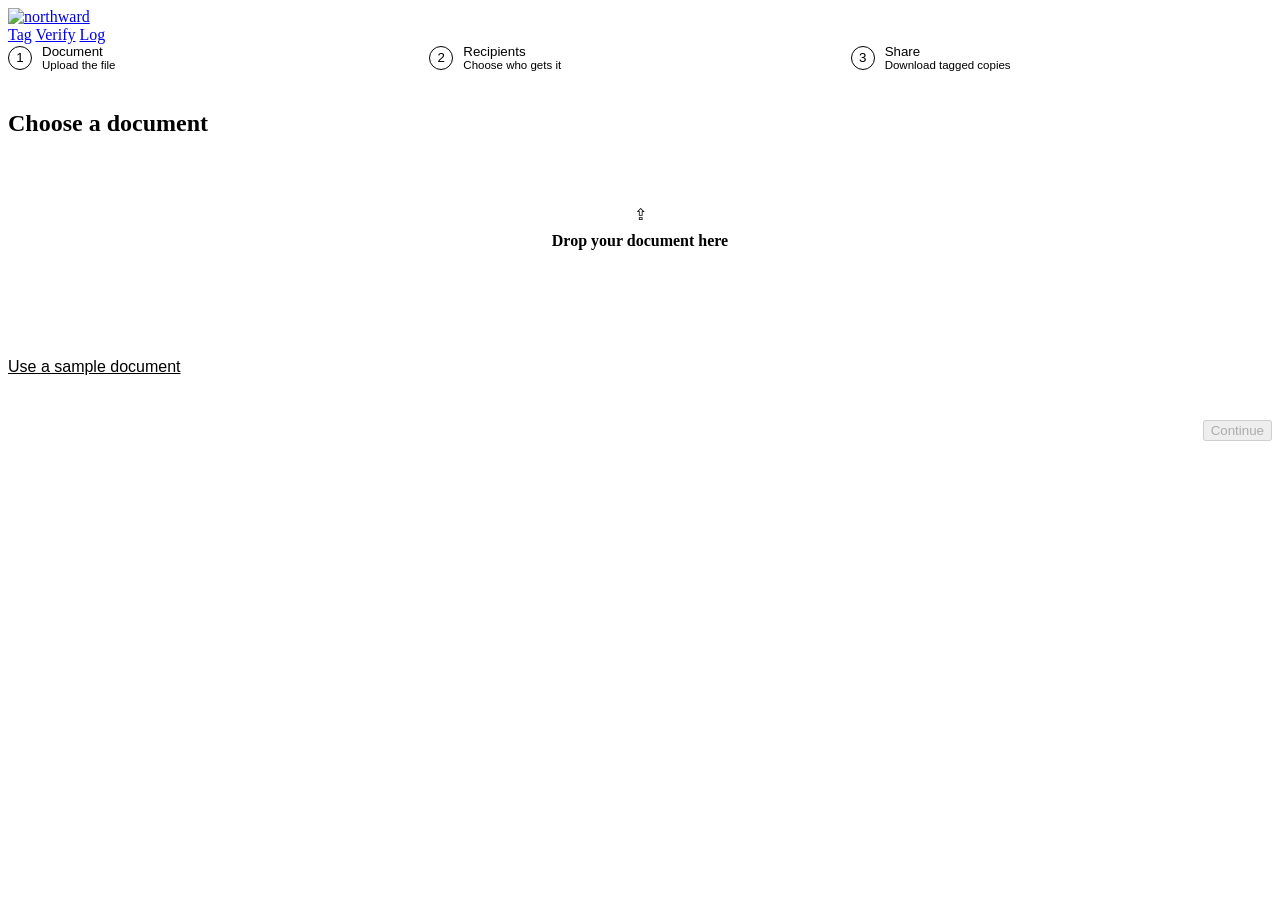
==== commit 5d256339: "save" ====
--- a/custodial/web/index.html
+++ b/custodial/web/index.html
@@ -11,13 +11,13 @@
 <body>
 <header class="top">
   <div class="brand">
-    <img src="/shared/northward.png" alt="northward">
-    <span class="name">Custodial</span>
-  </div>
+      <a href="/"><img src="/shared/northward.png" alt="northward"></a>
+    </div>
   <nav class="tabs" role="tablist">
     <a href="#tag" role="tab" data-tab="tag">Tag</a>
     <a href="#verify" role="tab" data-tab="verify">Verify</a>
     <a href="#log" role="tab" data-tab="log">Log</a>
+    <span class="user" data-user></span>
   </nav>
 </header>
 
@@ -57,7 +57,7 @@
                 <span class="muted small" id="tag-doc-meta"></span>
               </div>
               <div class="doc-actions">
-                <a class="button link" id="tag-preview" href="/api/master.pdf" target="_blank" rel="noopener">Preview</a>
+                <a class="button link" id="tag-preview" href="/api/doc/master.pdf" target="_blank" rel="noopener">Preview</a>
                 <button type="button" class="secondary" id="tag-replace">Replace</button>
               </div>
             </div>
@@ -87,10 +87,10 @@
             <button type="submit" class="secondary">Add</button>
           </form>
 
-          <details class="settings">
-            <summary>Protection layers <span id="tag-layer-summary" class="muted small"></span></summary>
+          <div class="settings">
+            <h4>Protection layers <span id="tag-layer-summary" class="muted small"></span></h4>
             <div id="doc-layers" class="checks col"></div>
-          </details>
+          </div>
 
           <div class="wizard-foot">
             <button type="button" class="secondary" id="tag-back-2">Back</button>
@@ -155,5 +155,6 @@
 
 <div id="toast" class="toast" hidden></div>
 <script type="module" src="app.js"></script>
+  <script src="/shared/session.js"></script>
 </body>
 </html>
--- a/custodial/web/style.css
+++ b/custodial/web/style.css
@@ -73,9 +73,10 @@
 @media (max-width: 720px) { .recip-add { grid-template-columns: 1fr; } }
 
 .settings { margin-top: 26px; border-top: 1px solid var(--line); padding-top: 12px; }
-.settings > summary { font: 500 11px var(--sans); text-transform: uppercase; letter-spacing: .14em; color: var(--muted); }
-.checks label { display: flex; align-items: baseline; gap: 8px; margin: 10px 0; }
+.settings > h4 { margin-bottom: 10px; }
+.checks label { display: flex; flex-wrap: wrap; align-items: baseline; gap: 8px; margin: 12px 0; }
 .checks label b { font-weight: 500; }
+.checks label small { flex-basis: 100%; margin-left: 26px; color: var(--muted); font-size: 12.5px; }
 .checks .warn-inline {
   border: 1px solid var(--warn); border-left-width: 1px; background: none; color: var(--warn);
   margin: 0; padding: 2px 6px; font: 500 10px var(--sans);
@@ -123,3 +124,9 @@
 .matrix td, .matrix th { text-align: center; }
 .matrix td:first-child, .matrix th:first-child { text-align: left; white-space: normal; }
 .table-wrap { overflow-x: auto; }
+
+.recall {
+  border: 0; background: none; padding: 0 4px; line-height: 1;
+  font-size: 19px; color: var(--muted); cursor: pointer;
+}
+.recall:hover { background: none; color: var(--bad); }
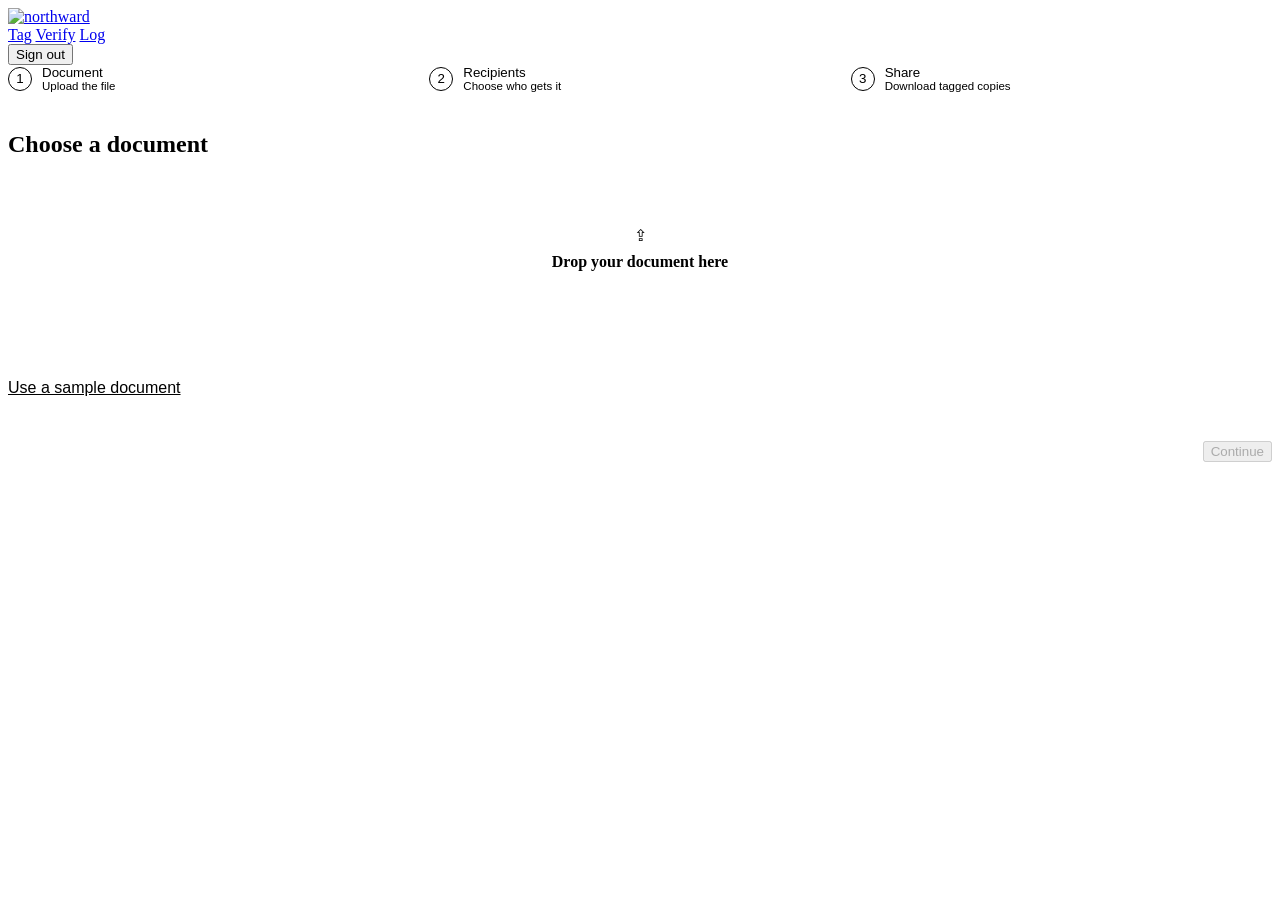
==== commit c0962b13: "save" ====
--- a/custodial/web/index.html
+++ b/custodial/web/index.html
@@ -17,7 +17,9 @@
     <a href="#tag" role="tab" data-tab="tag">Tag</a>
     <a href="#verify" role="tab" data-tab="verify">Verify</a>
     <a href="#log" role="tab" data-tab="log">Log</a>
+    <span class="navsep" aria-hidden="true"></span>
     <span class="user" data-user></span>
+    <form method="post" action="/logout" class="signout"><button type="submit" class="link">Sign out</button></form>
   </nav>
 </header>
 
@@ -46,6 +48,7 @@
                 <img src="/shared/excel.png" alt=""><img src="/shared/pdf.png" alt="">
               </span>
             </label>
+            <div id="tag-upload-error" class="upload-error" role="alert" hidden></div>
             <p class="center small"><button type="button" class="linklike" id="tag-sample">Use a sample document</button></p>
           </div>
 
@@ -80,12 +83,13 @@
           </div>
           <div id="tag-recipients" class="recip-list"></div>
 
-          <form id="tag-add" class="recip-add">
-            <input name="name" placeholder="Name" required>
+          <form id="tag-add" class="recip-add" novalidate>
+            <input name="name" placeholder="Name" aria-describedby="tag-add-error">
             <input name="role" placeholder="Role">
             <select name="unit" aria-label="Unit"></select>
             <button type="submit" class="secondary">Add</button>
           </form>
+          <p id="tag-add-error" class="field-error" role="alert" hidden></p>
 
           <div class="settings">
             <h4>Protection layers <span id="tag-layer-summary" class="muted small"></span></h4>
@@ -131,7 +135,7 @@
       <input id="verify-input" type="file" multiple accept=".pdf,.docx,.pptx,.xlsx,.png,.jpg,.jpeg,.txt">
       <span class="drop-icon" aria-hidden="true">⇩</span>
       <b>Drop files here</b>
-      <span class="muted" id="verify-hint">PDF, PNG or JPEG, up to 25 MB</span>
+      <span class="muted" id="verify-hint">Word, PowerPoint, Excel or PDF, a screenshot or scan (PNG, JPEG), or copied text, up to 25 MB</span>
     </label>
 
     <div id="verify-results" class="verify-results"></div>
--- a/custodial/web/style.css
+++ b/custodial/web/style.css
@@ -71,6 +71,7 @@
 .badge { font: 500 10.5px var(--sans); text-transform: uppercase; letter-spacing: .1em; color: var(--muted); border: 1px solid var(--line); padding: 3px 8px; }
 .recip-add { display: grid; grid-template-columns: 1fr 1fr auto auto; gap: 10px; margin-top: 14px; }
 @media (max-width: 720px) { .recip-add { grid-template-columns: 1fr; } }
+.field-error { color: var(--bad); font-size: 12.5px; margin: 6px 0 0; }
 
 .settings { margin-top: 26px; border-top: 1px solid var(--line); padding-top: 12px; }
 .settings > h4 { margin-bottom: 10px; }
@@ -102,7 +103,13 @@
 .vc-status { font: 300 22px/1.2 var(--sans); margin: 8px 0 4px; }
 .verify-card.attributed .vc-status { color: var(--ok); }
 .verify-card.inconclusive .vc-status { color: var(--warn); }
-.verify-card.error .vc-status { color: var(--bad); }
+.verify-card.error .vc-status, .verify-card.conflict .vc-status .big { color: var(--bad); }
+.verify-card.conflict .vc-status { color: var(--ink); }
+.conflict-lead { font-size: 14px; margin: 4px 0; }
+.candidates { margin: 4px 0 8px; padding-left: 18px; font-size: 14px; }
+.candidates li { margin: 3px 0; }
+.weak-flag { margin-left: 10px; font: 500 10px var(--sans); text-transform: uppercase; letter-spacing: .1em; color: var(--warn); border: 1px solid var(--warn); padding: 2px 6px; vertical-align: middle; }
+.notes.tamper { border-left-color: var(--bad); color: var(--bad); }
 .verdict-col { display: flex; gap: 20px; flex-wrap: wrap; align-items: baseline; }
 .layer-chips { display: flex; gap: 8px; flex-wrap: wrap; margin: 10px 0; }
 .conf, .truth { color: var(--muted); font-size: 12.5px; }
@@ -112,7 +119,10 @@
 
 /* ---- log ---- */
 
-#log-table td:last-child, #log-table td:nth-child(7) { white-space: normal; }
+.log td { vertical-align: top; }
+.log td.wrap { white-space: normal; min-width: 9em; overflow-wrap: anywhere; }
+.log td.mono { font-size: 12px; }
+.log .sub { display: block; margin-top: 2px; }
 .viewer { font-size: 12.5px; color: var(--muted); }
 .viewer select { margin-left: 6px; }
 
@@ -130,3 +140,8 @@
   font-size: 19px; color: var(--muted); cursor: pointer;
 }
 .recall:hover { background: none; color: var(--bad); }
+
+/* A failed upload blocks the step until another file is chosen. */
+.upload-error { border: 1px solid var(--bad); border-left-width: 4px; padding: 10px 14px; margin: 14px 0 0; color: var(--bad); }
+.upload-error b { display: block; margin-bottom: 2px; }
+.upload-error span { color: var(--ink); }
